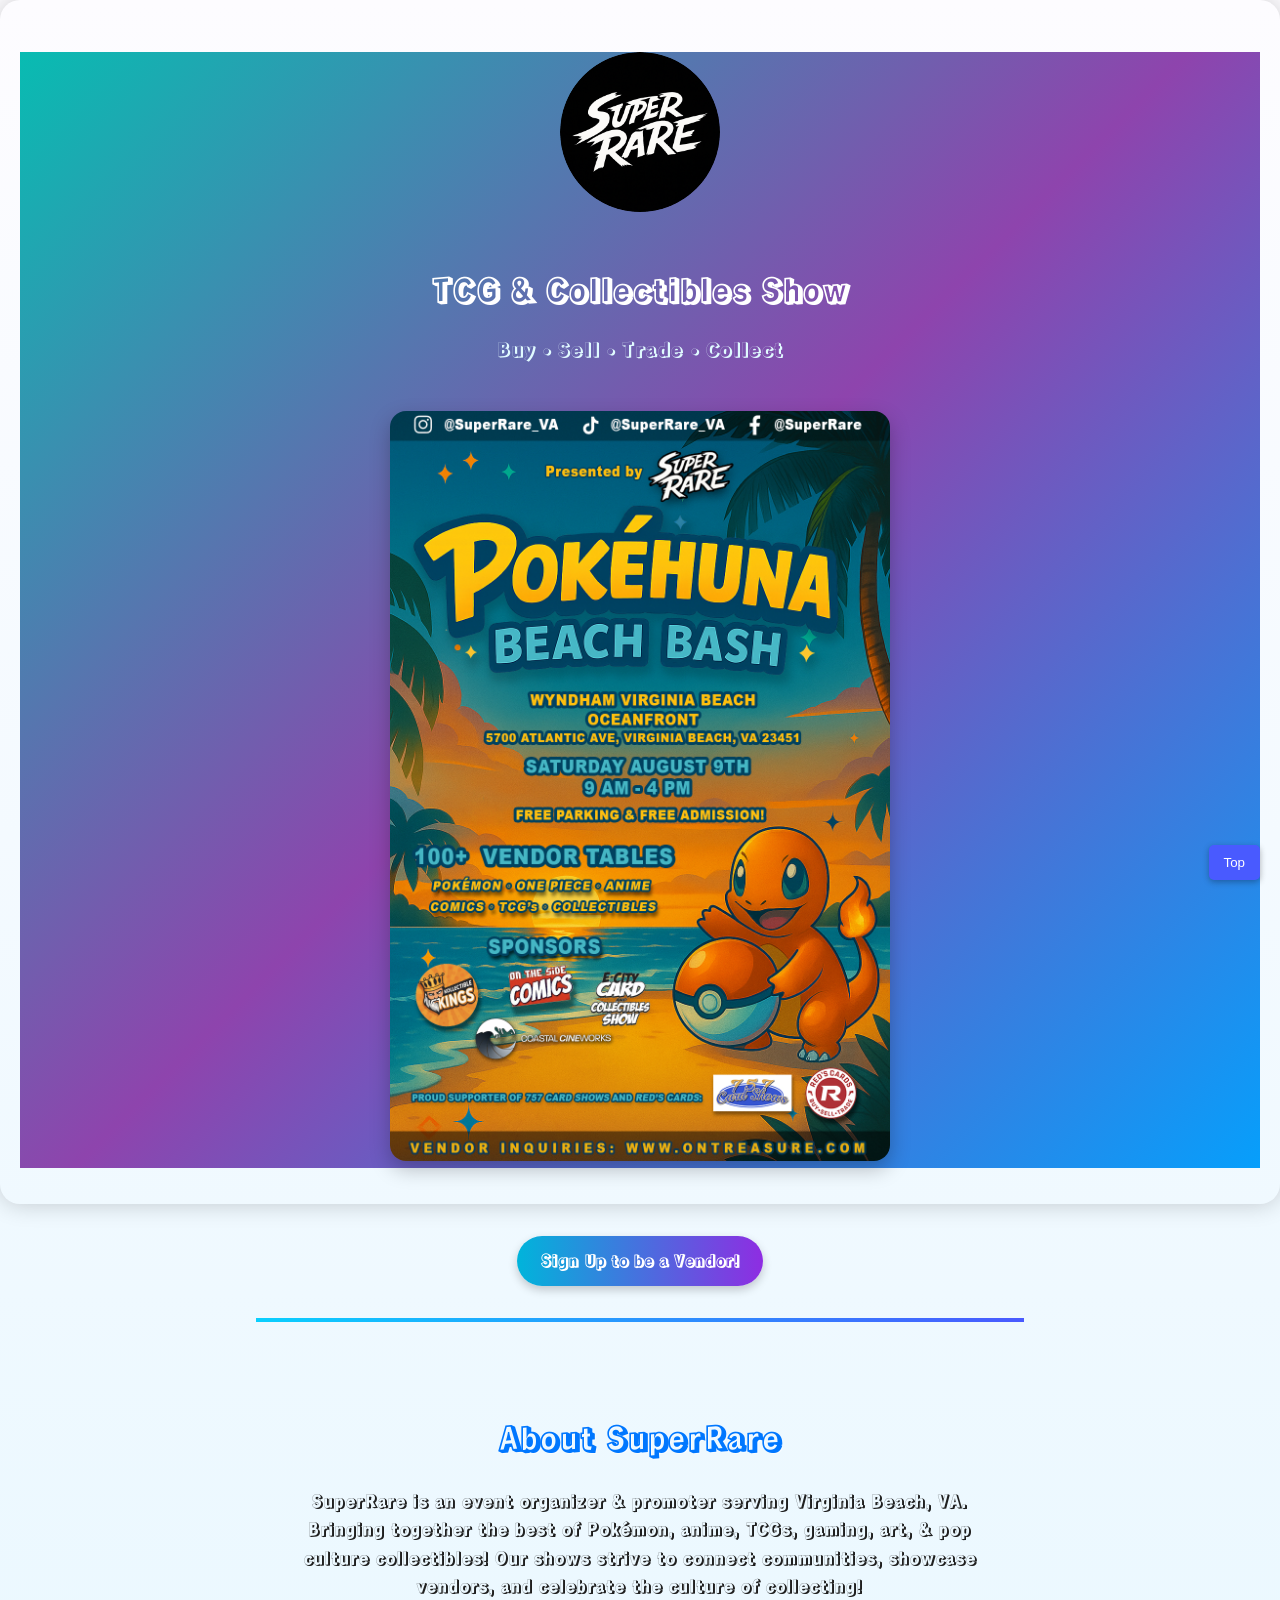
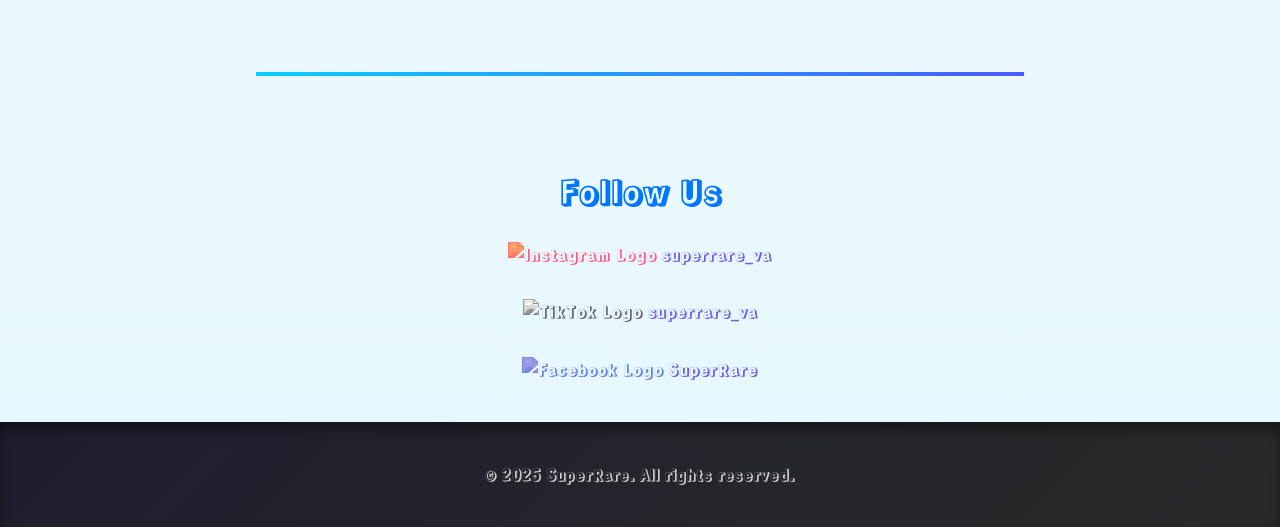
==== index.html @ 702e57c1 "Update index.html" ====
<!DOCTYPE html>
<html lang="en">
<head>
  <meta charset="UTF-8" />
  <meta name="viewport" content="width=device-width, initial-scale=1.0" />
  <title>SuperRare - TCG & Collectibles</title>
  <link rel="stylesheet" href="style.css" />
  <link href="https://fonts.googleapis.com/css2?family=Rampart+One&display=swap" rel="stylesheet" />
  <style>
    header.hero {
      border: 4px solid transparent;
      border-radius: 20px;
      padding: 3rem 1rem 2rem;
      background-image: linear-gradient(135deg, #00c3b2 0%, #8e44ad 50%, #00a3ff 100%);
      background-origin: border-box;
      background-clip: content-box, border-box;
      box-shadow: 0 0 25px rgba(0, 0, 0, 0.2);
    }

    
    body {
  font-family: 'Rampart One', cursive;
      color: #1f1f1f;
    }

    hr.gradient {
      height: 4px;
      border: none;
      background: linear-gradient(to right, #0acffe, #495aff);
      margin: 2rem auto;
      width: 60%;
    }

    section.social a {
      transition: transform 0.3s ease, background 0.3s ease;
    }

    section.social a:hover {
      background: #e6f0ff;
      transform: translateY(-3px);
    }

    .back-to-top {
      position: fixed;
      bottom: 20px;
      right: 20px;
      padding: 10px 15px;
      background: #495aff;
      color: #fff;
      border: none;
      border-radius: 5px;
      cursor: pointer;
      box-shadow: 0 2px 6px rgba(0,0,0,0.3);
      font-family: sans-serif;
    }

    .back-to-top:hover {
      background: #0acffe;
    }
  </style>
</head>
<body>
  <header class="hero">
    <img src="superrare-logo.png" alt="SuperRare Logo" style="height: 160px; width: 160px; border-radius: 50%; margin-bottom: 1rem;" />
    <div class="tagline">
      <p class="main-tagline" style="font-size: 2rem;">TCG & Collectibles Show</p>
      <p class="sub-tagline">Buy • Sell • Trade • Collect</p>
    </div>
    <img src="pokehuna-flyer.jpg" alt="Pokéhuna Beach Bash Flyer" class="flyer" />
  </header>

  <div class="vendor-signup">
    <a href="https://www.ontreasure.com/events/pokehuna-beach-bash-08092025-2" class="button" target="_blank" rel="noopener">Sign Up to be a Vendor!</a>
  </div>

  <hr class="gradient" />

  <section class="about">
    <h2>About SuperRare</h2>
    <p>
      SuperRare is an event organizer & promoter serving Virginia Beach, VA. Bringing together the best of Pokémon, anime, TCGs, gaming, art, & pop culture collectibles! Our shows strive to connect communities, showcase vendors, and celebrate the culture of collecting!
    </p>
  </section>

  <hr class="gradient" />

  <section class="social">
    <h2>Follow Us</h2>
    <div style="display: flex; flex-direction: column; align-items: center; gap: 1rem; margin-top: 1rem;">
      <a href="https://instagram.com/superrare_va" target="_blank" rel="noopener">
        <img src="https://cdn.jsdelivr.net/npm/simple-icons@v10/icons/instagram.svg" alt="Instagram Logo" height="24" width="24" style="filter: invert(21%) sepia(84%) saturate(747%) hue-rotate(313deg) brightness(100%) contrast(97%);" />
        superrare_va
      </a>
      <a href="https://tiktok.com/@superrare_va" target="_blank" rel="noopener">
        <img src="https://cdn.jsdelivr.net/npm/simple-icons@v10/icons/tiktok.svg" alt="TikTok Logo" height="24" width="24" style="filter: invert(0%) sepia(0%) saturate(0%) hue-rotate(0deg) brightness(100%) contrast(100%);" />
        superrare_va
      </a>
      <a href="https://www.facebook.com/profile.php?id=61575735942660" target="_blank" rel="noopener">
        <img src="https://cdn.jsdelivr.net/npm/simple-icons@v10/icons/facebook.svg" alt="Facebook Logo" height="24" width="24" style="filter: invert(32%) sepia(85%) saturate(508%) hue-rotate(196deg) brightness(91%) contrast(94%);" />
        SuperRare
      </a>
    </div>
  </section>

  <footer>
    <p>&copy; 2025 SuperRare. All rights reserved.</p>
  </footer>

  <button class="back-to-top" onclick="window.scrollTo({top: 0, behavior: 'smooth'})">Top</button>
</body>
</html>
---- style.css ----
/* style.css – SuperRare Homepage Styles (Balanced Tropical Theme) */

body {
  margin: 0;
  font-family: 'Segoe UI', Tahoma, Geneva, Verdana, sans-serif;
  background: linear-gradient(to bottom, #fdfcff 0%, #e6f7ff 100%);
  color: #2d2d2d;
  line-height: 1.6;
  text-align: center;
}

header.hero {
  background: linear-gradient(135deg, #00c3ff 0%, #6c5ce7 100%);
  color: #fff;
  padding: 4rem 1rem 2rem;
  box-shadow: 0 6px 12px rgba(0, 0, 0, 0.3);
}

.hero h1 {
  font-size: 3rem;
  margin-bottom: 0.5rem;
  text-shadow: 2px 2px 4px rgba(0, 0, 0, 0.25);
}

.tagline {
  margin-bottom: 1.5rem;
}

.main-tagline {
  font-size: 1.5rem;
  font-weight: 600;
}

.sub-tagline {
  font-size: 1.1rem;
  margin-top: 0.3rem;
  color: #e0faff;
}

.hero p {
  font-size: 1.25rem;
  margin-bottom: 1.5rem;
  line-height: 1.4;
}

.hero img.flyer {
  max-width: 500px;
  width: 90%;
  height: auto;
  margin-top: 1.5rem;
  border-radius: 16px;
  box-shadow: 0 8px 20px rgba(0, 0, 0, 0.25);
}

.vendor-signup {
  text-align: center;
  margin: 2rem 0;
}

.button {
  display: inline-block;
  background: linear-gradient(90deg, #00b4db, #8e2de2);
  color: white;
  padding: 0.75rem 1.5rem;
  border-radius: 25px;
  font-weight: bold;
  text-decoration: none;
  box-shadow: 0 4px 10px rgba(0, 0, 0, 0.2);
  transition: all 0.3s ease;
}

.button:hover {
  background: linear-gradient(90deg, #0077ff, #00c3b2);
  transform: translateY(-2px);
}

section {
  max-width: 900px;
  margin: 0 auto;
  padding: 2rem 1rem;
  text-align: center;
}

section h2 {
  font-size: 2rem;
  margin-bottom: 1rem;
  color: #0077ff;
  text-shadow: 1px 1px rgba(255, 255, 255, 0.6);
}

section p {
  font-size: 1.1rem;
  margin: 0 auto;
  max-width: 700px;
}

a {
  color: #6c5ce7;
  text-decoration: none;
}

a:hover {
  text-decoration: underline;
}

footer {
  background: linear-gradient(135deg, #1e1e2f, #2a2a2a);
  color: #ccc;
  padding: 2rem 1rem;
  font-size: 0.95rem;
  box-shadow: inset 0 8px 12px rgba(0, 0, 0, 0.4);
  text-align: center;
}

footer a {
  color: #f9c37b;
  font-weight: bold;
  text-decoration: underline;
}

@media (max-width: 600px) {
  .hero h1 {
    font-size: 2.2rem;
  }

  .main-tagline {
    font-size: 1.2rem;
  }

  .sub-tagline {
    font-size: 1rem;
  }

  section h2 {
    font-size: 1.5rem;
  }
}
/* Center all text inside key sections */
section.about,
section.social,
footer {
  text-align: center;
}

/* Center <p> and <a> tags inside those sections */
section p,
section a,
footer p,
footer a {
  display: inline-block;
  text-align: center;
  margin: 0.5rem auto;
}

/* Center-align h2 titles just to be safe */
section h2,
footer h2 {
  text-align: center;
}
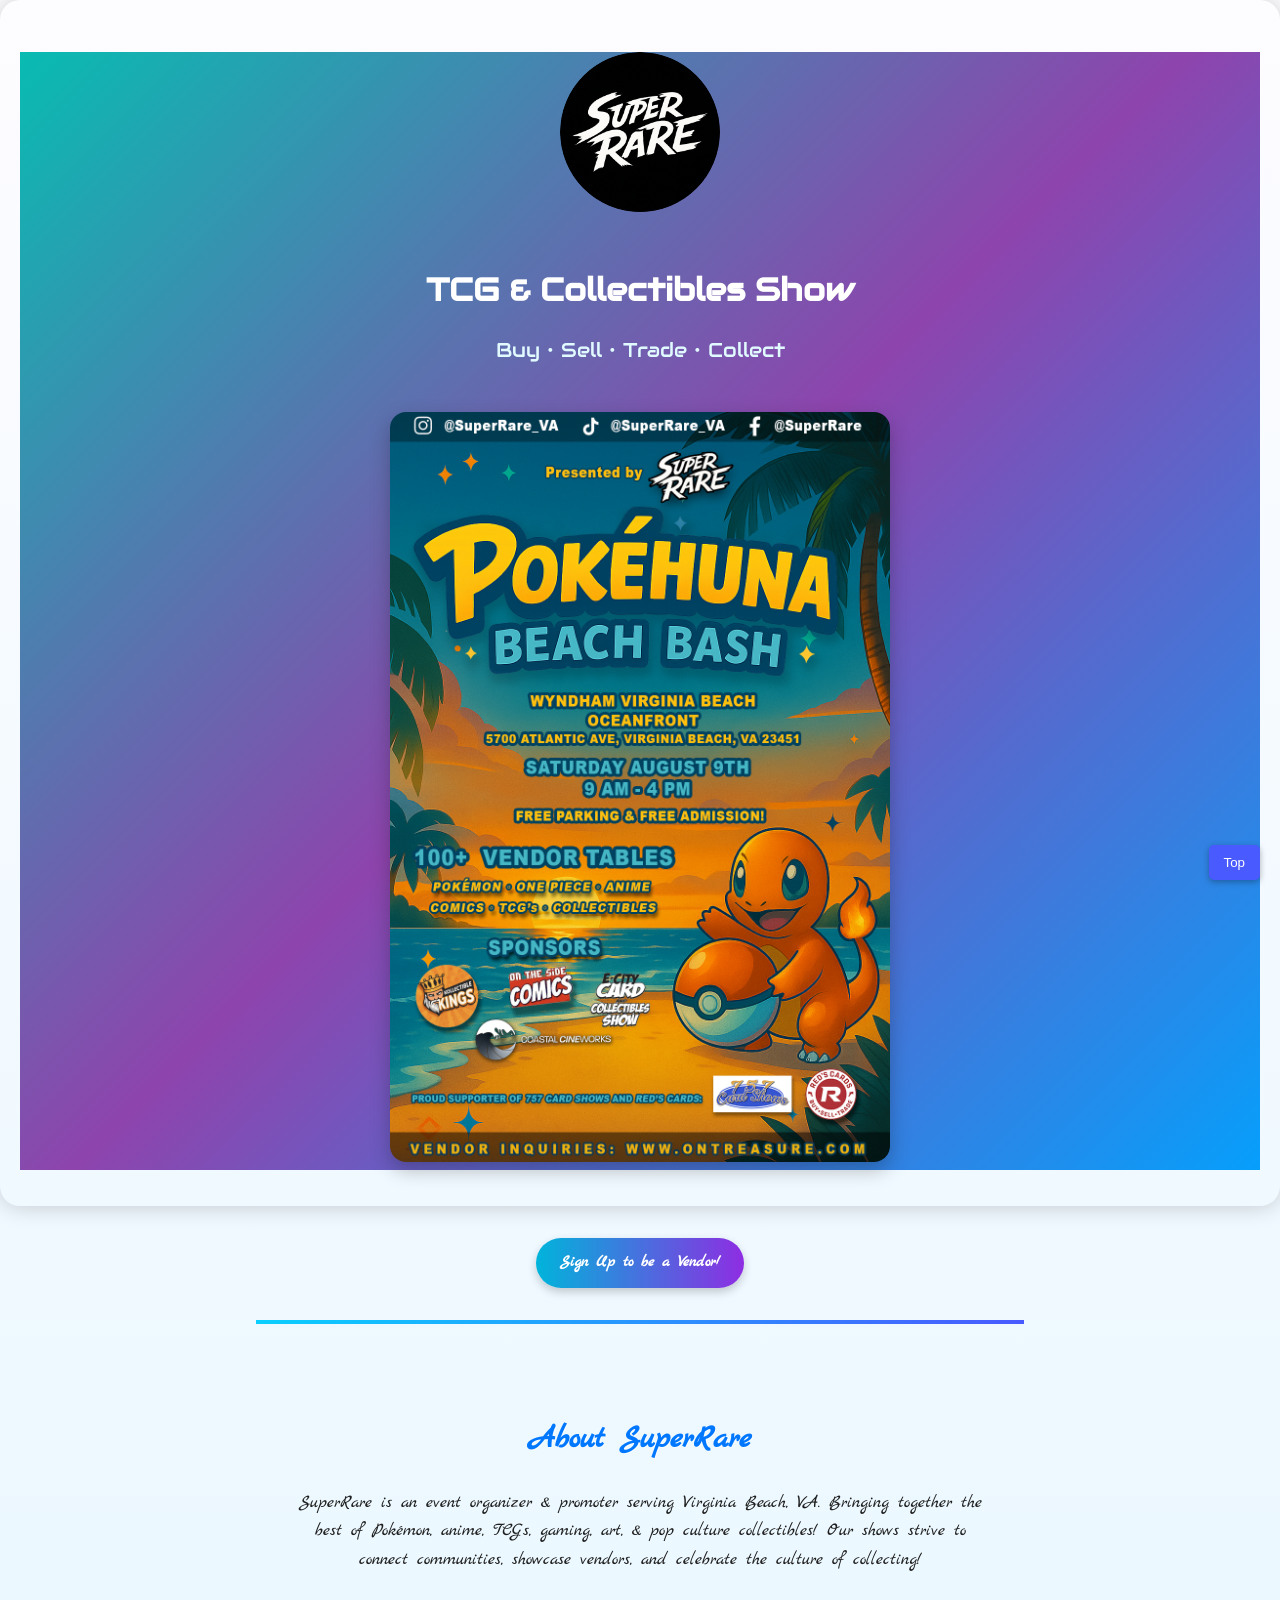
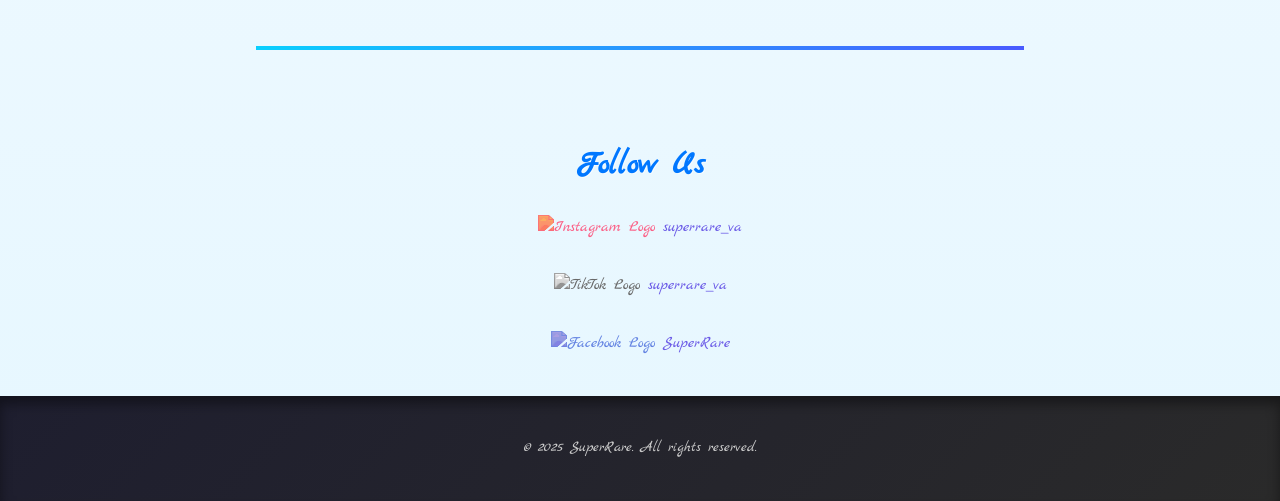
==== commit 6cfb6336: "Update index.html" ====
--- a/index.html
+++ b/index.html
@@ -5,7 +5,7 @@
   <meta name="viewport" content="width=device-width, initial-scale=1.0" />
   <title>SuperRare - TCG & Collectibles</title>
   <link rel="stylesheet" href="style.css" />
-  <link href="https://fonts.googleapis.com/css2?family=Rampart+One&display=swap" rel="stylesheet" />
+  <link href="https://fonts.googleapis.com/css2?family=Audiowide&family=Marck+Script&display=swap" rel="stylesheet" />
   <style>
     header.hero {
       border: 4px solid transparent;
@@ -19,7 +19,7 @@
 
     
     body {
-  font-family: 'Rampart One', cursive;
+  font-family: 'Marck Script', cursive;
       color: #1f1f1f;
     }
 
@@ -60,7 +60,7 @@
   </style>
 </head>
 <body>
-  <header class="hero">
+  <header class="hero" style="font-family: 'Audiowide', cursive;">
     <img src="superrare-logo.png" alt="SuperRare Logo" style="height: 160px; width: 160px; border-radius: 50%; margin-bottom: 1rem;" />
     <div class="tagline">
       <p class="main-tagline" style="font-size: 2rem;">TCG & Collectibles Show</p>
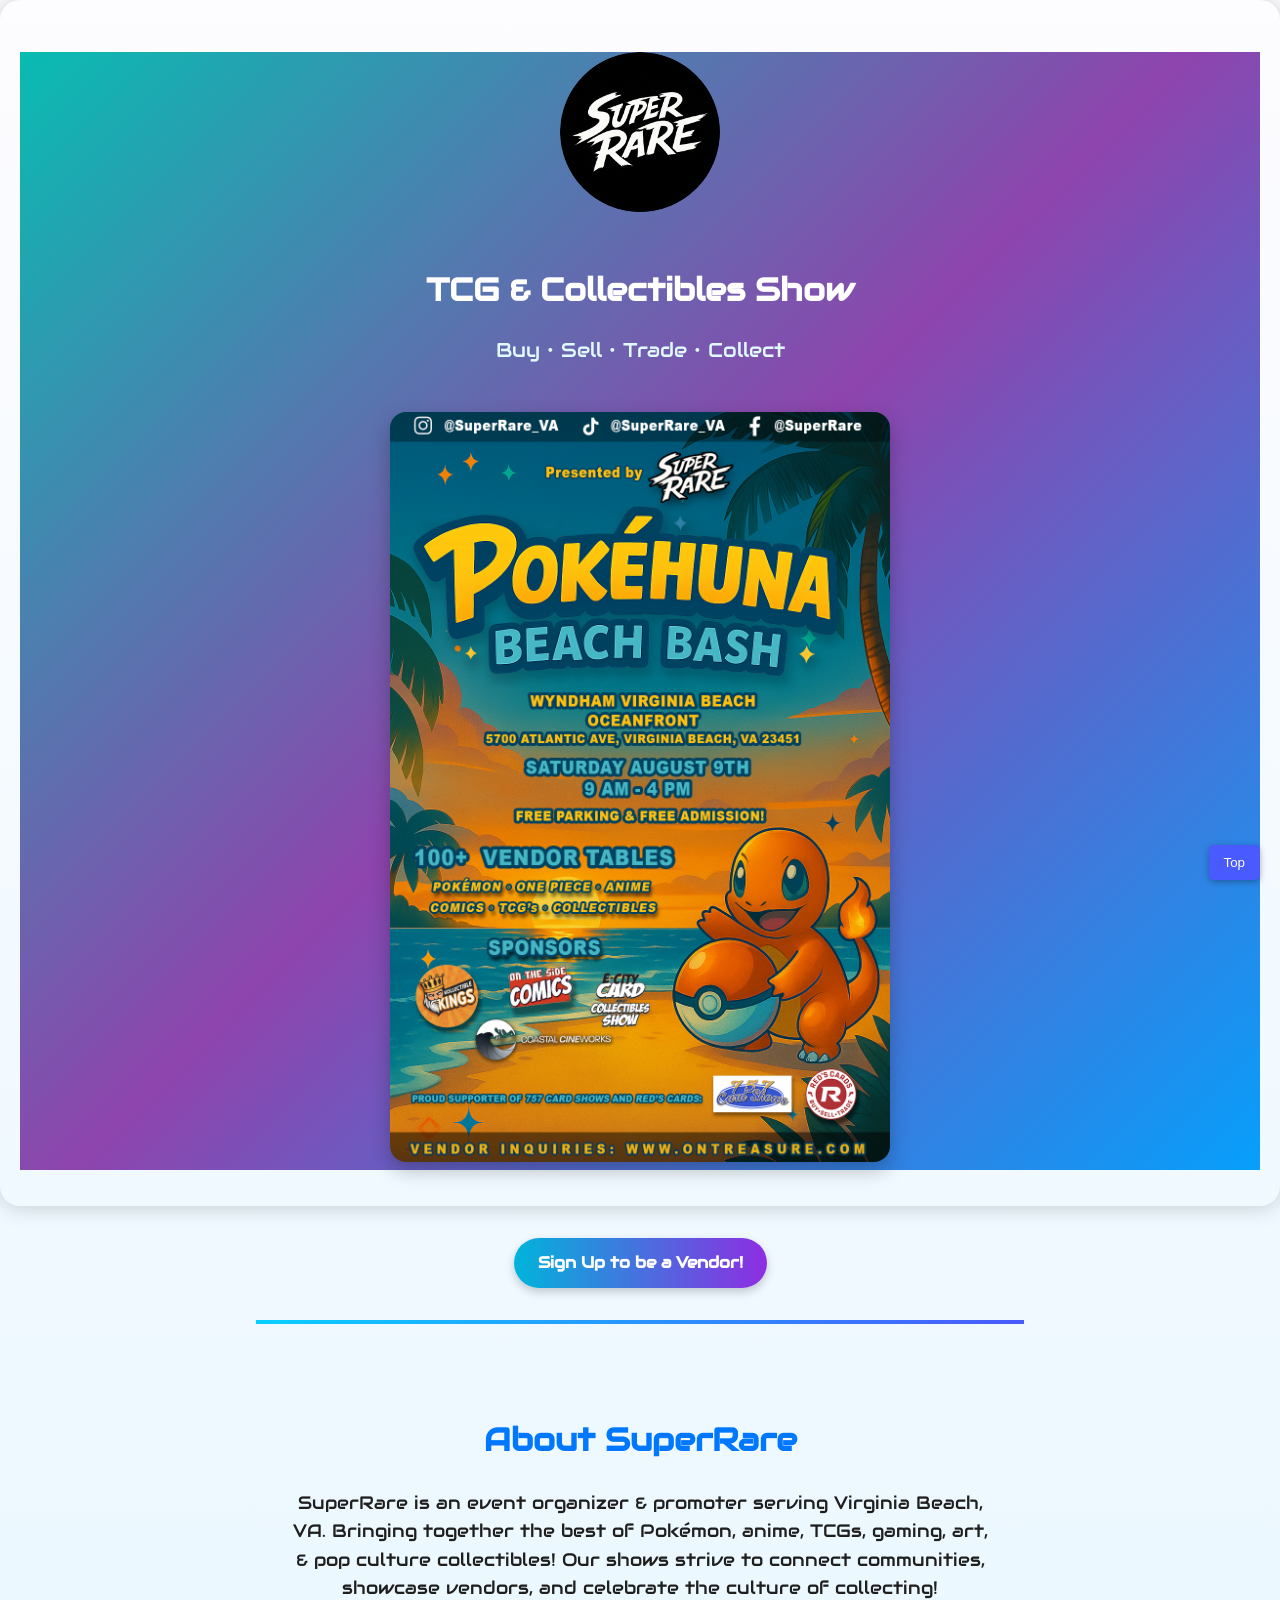
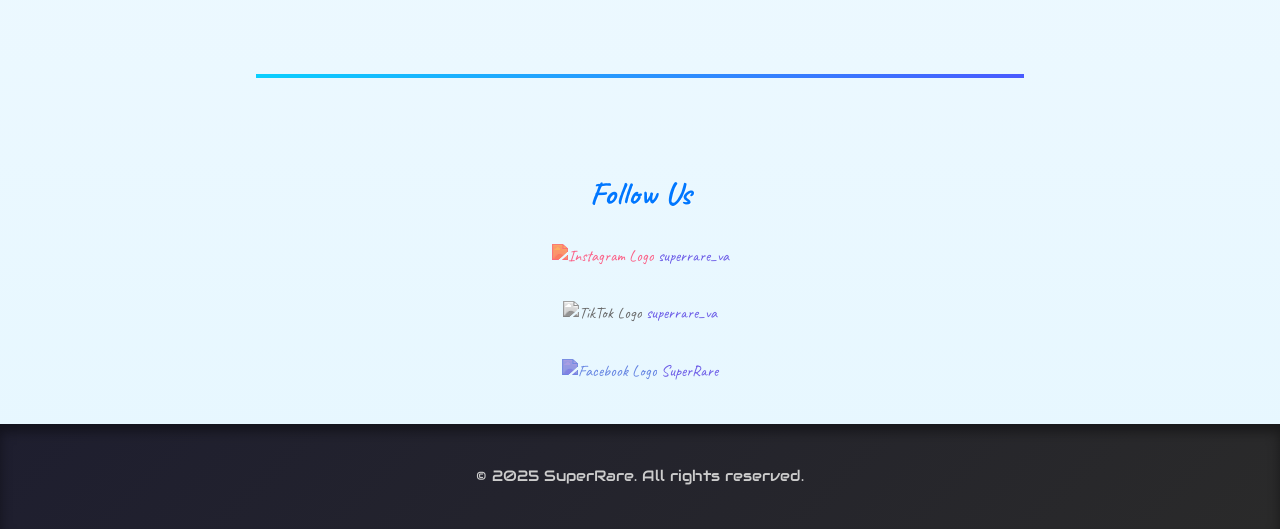
==== commit 831b91bc: "Update index.html" ====
--- a/index.html
+++ b/index.html
@@ -5,7 +5,7 @@
   <meta name="viewport" content="width=device-width, initial-scale=1.0" />
   <title>SuperRare - TCG & Collectibles</title>
   <link rel="stylesheet" href="style.css" />
-  <link href="https://fonts.googleapis.com/css2?family=Audiowide&family=Marck+Script&display=swap" rel="stylesheet" />
+  <link href="https://fonts.googleapis.com/css2?family=Audiowide&family=Caveat&display=swap" rel="stylesheet" />
   <style>
     header.hero {
       border: 4px solid transparent;
@@ -19,7 +19,7 @@
 
     
     body {
-  font-family: 'Marck Script', cursive;
+  font-family: 'Audiowide', cursive;
       color: #1f1f1f;
     }
 
@@ -84,7 +84,7 @@
 
   <hr class="gradient" />
 
-  <section class="social">
+  <section class="social" style="font-family: 'Caveat', cursive;">
     <h2>Follow Us</h2>
     <div style="display: flex; flex-direction: column; align-items: center; gap: 1rem; margin-top: 1rem;">
       <a href="https://instagram.com/superrare_va" target="_blank" rel="noopener">
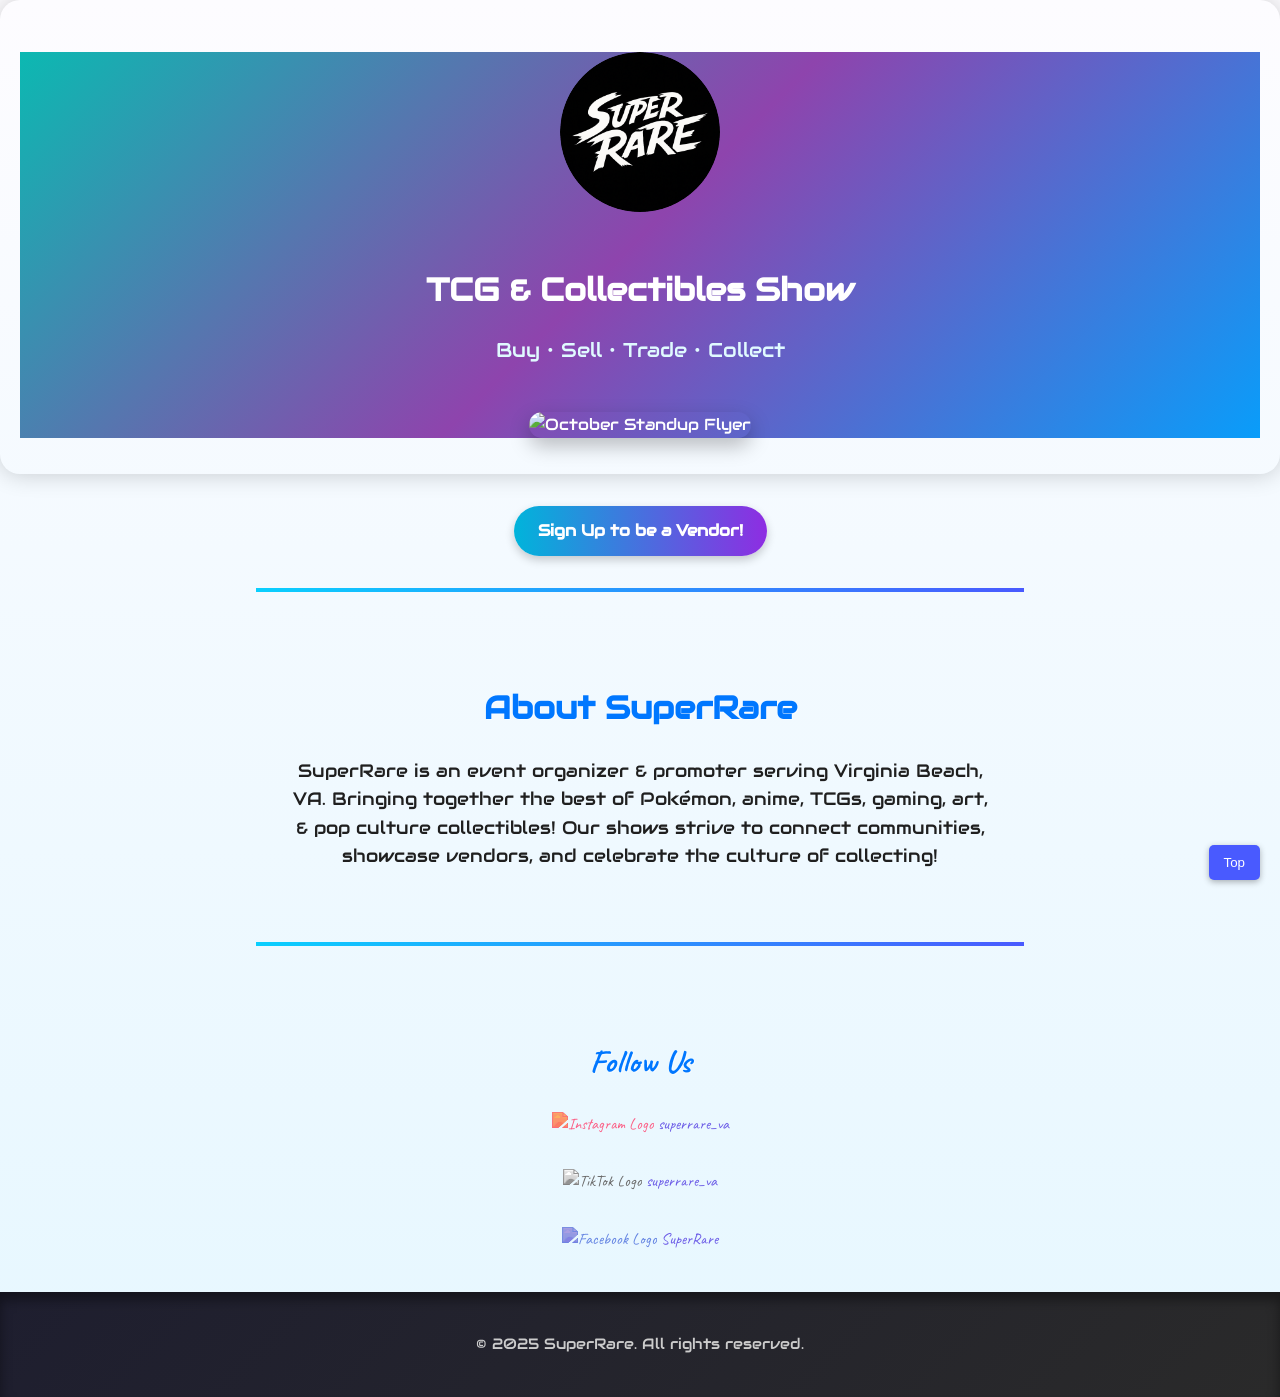
==== commit 62e08bc1: "Update index.html" ====
--- a/index.html
+++ b/index.html
@@ -66,7 +66,7 @@
       <p class="main-tagline" style="font-size: 2rem;">TCG & Collectibles Show</p>
       <p class="sub-tagline">Buy • Sell • Trade • Collect</p>
     </div>
-    <img src="pokehuna-flyer.jpg" alt="Pokéhuna Beach Bash Flyer" class="flyer" />
+    <img src="October Standup Flyer.png" alt="October Standup Flyer" class="flyer" />
   </header>
 
   <div class="vendor-signup">
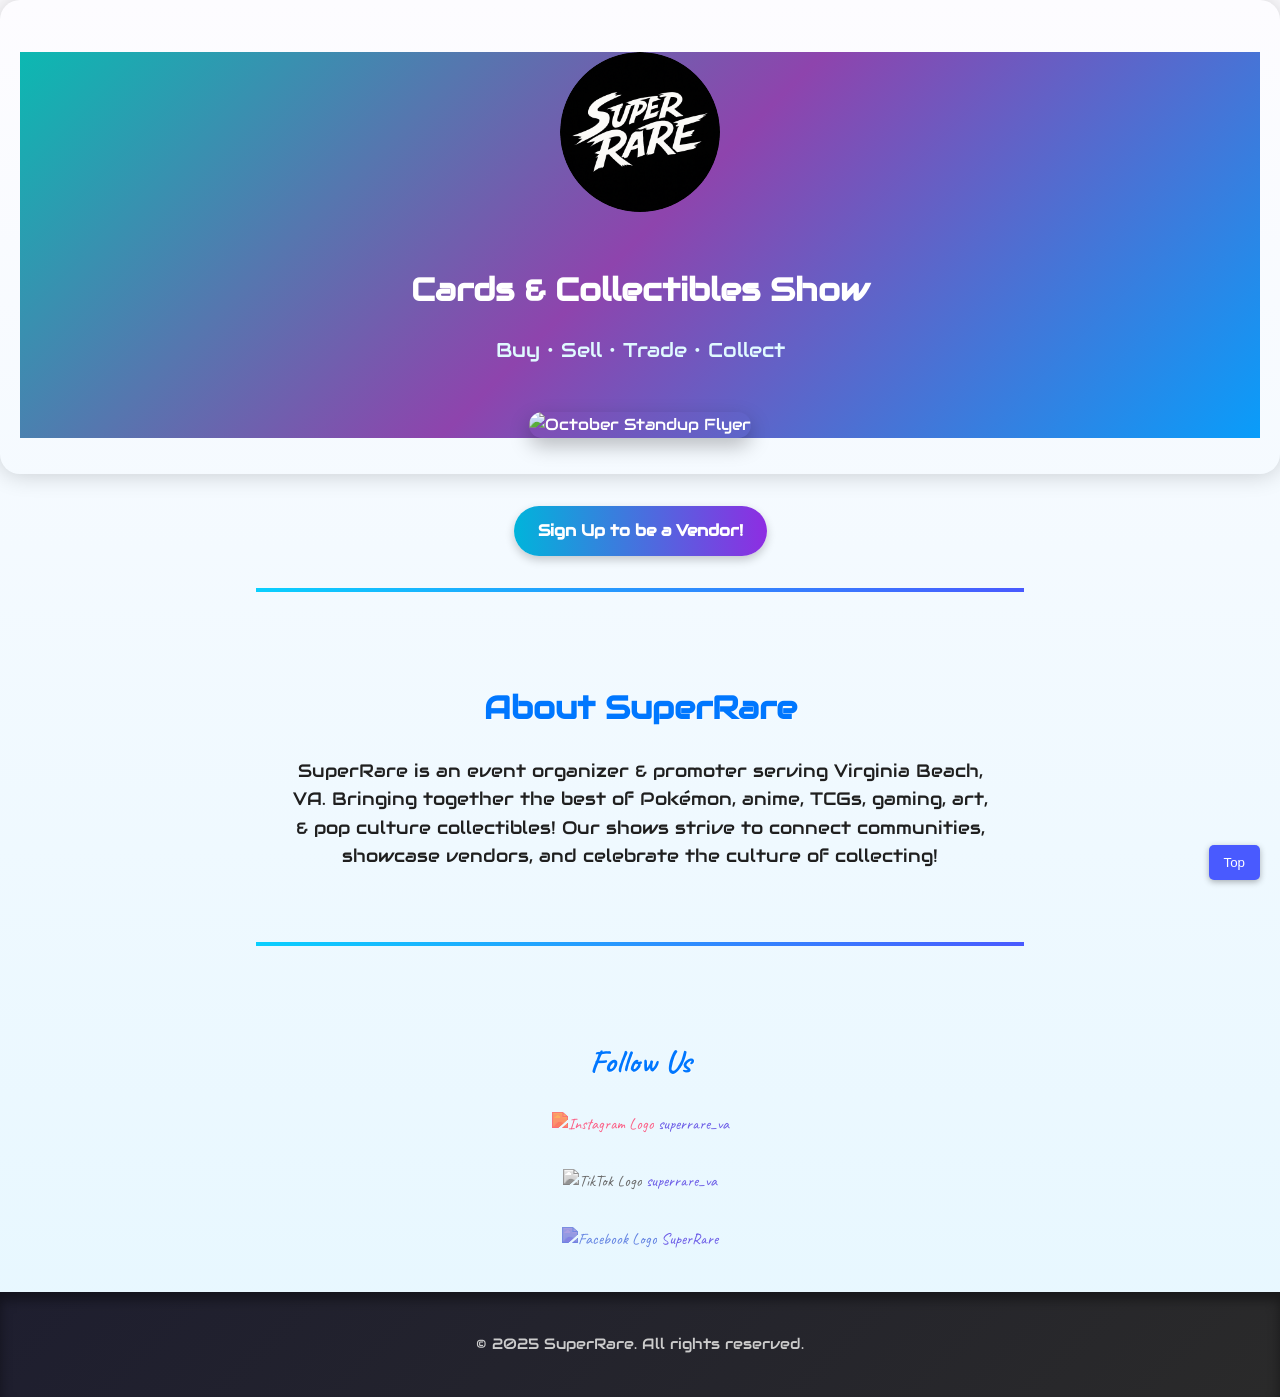
==== commit 6e50d0c9: "Update index.html" ====
--- a/index.html
+++ b/index.html
@@ -63,14 +63,14 @@
   <header class="hero" style="font-family: 'Audiowide', cursive;">
     <img src="superrare-logo.png" alt="SuperRare Logo" style="height: 160px; width: 160px; border-radius: 50%; margin-bottom: 1rem;" />
     <div class="tagline">
-      <p class="main-tagline" style="font-size: 2rem;">TCG & Collectibles Show</p>
+      <p class="main-tagline" style="font-size: 2rem;">Cards & Collectibles Show</p>
       <p class="sub-tagline">Buy • Sell • Trade • Collect</p>
     </div>
     <img src="October Standup Flyer.png" alt="October Standup Flyer" class="flyer" />
   </header>
 
   <div class="vendor-signup">
-    <a href="https://www.ontreasure.com/events/pokehuna-beach-bash-08092025-2" class="button" target="_blank" rel="noopener">Sign Up to be a Vendor!</a>
+    <a href="https://www.ontreasure.com/events/superrare-cards-collectibles-show-10112025-2" class="button" target="_blank" rel="noopener">Sign Up to be a Vendor!</a>
   </div>
 
   <hr class="gradient" />
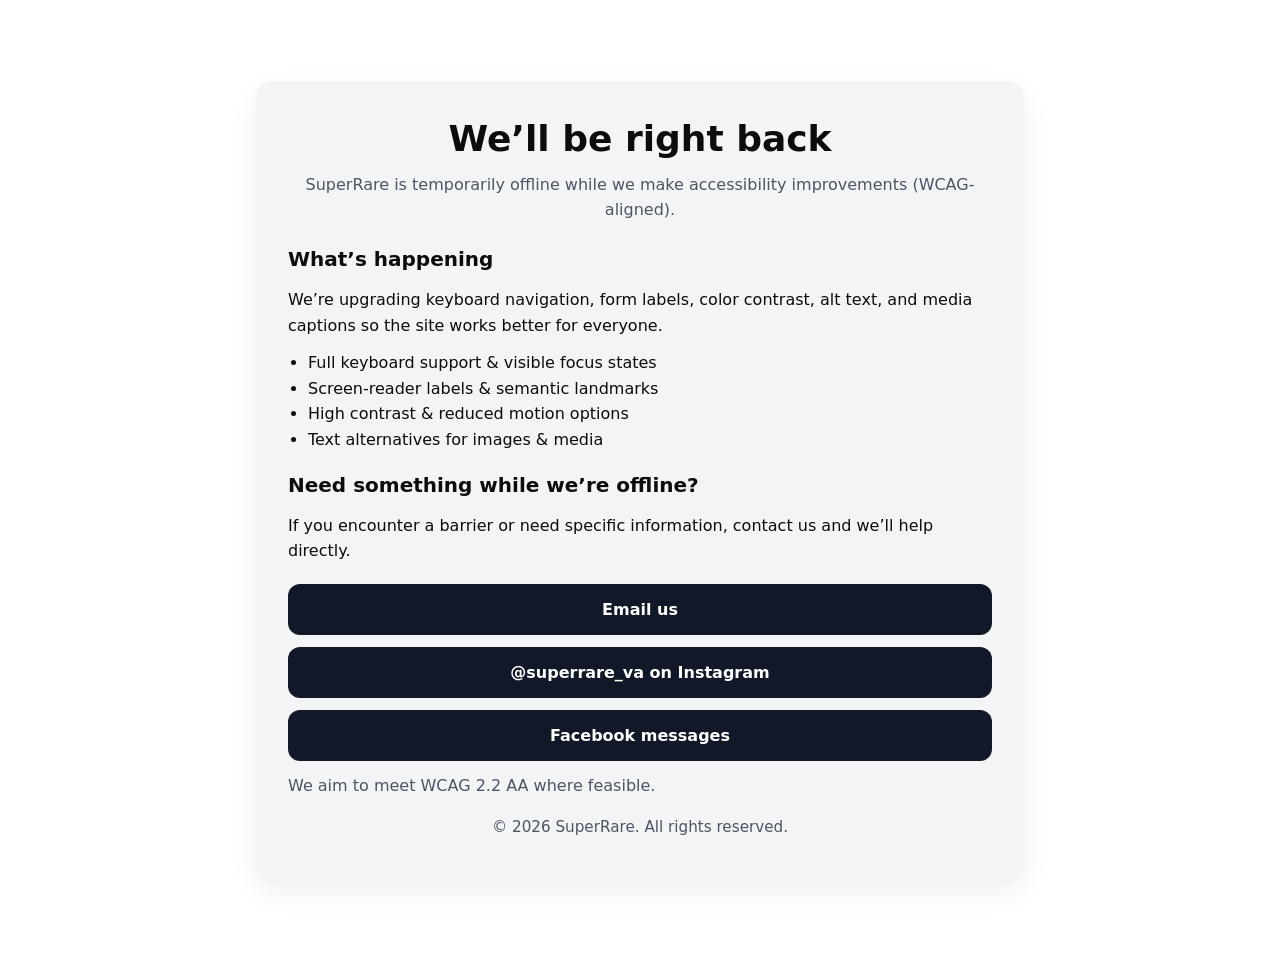
==== commit 58633341: "Update index.html" ====
--- a/index.html
+++ b/index.html
@@ -1,111 +1,139 @@
-<!DOCTYPE html>
+<!doctype html>
 <html lang="en">
 <head>
-  <meta charset="UTF-8" />
-  <meta name="viewport" content="width=device-width, initial-scale=1.0" />
-  <title>SuperRare - TCG & Collectibles</title>
-  <link rel="stylesheet" href="style.css" />
-  <link href="https://fonts.googleapis.com/css2?family=Audiowide&family=Caveat&display=swap" rel="stylesheet" />
+  <meta charset="utf-8" />
+  <meta name="viewport" content="width=device-width,initial-scale=1" />
+  <meta name="robots" content="noindex, nofollow" />
+  <meta name="theme-color" content="#111827" />
+  <title>SuperRare — Maintenance</title>
   <style>
-    header.hero {
-      border: 4px solid transparent;
-      border-radius: 20px;
-      padding: 3rem 1rem 2rem;
-      background-image: linear-gradient(135deg, #00c3b2 0%, #8e44ad 50%, #00a3ff 100%);
-      background-origin: border-box;
-      background-clip: content-box, border-box;
-      box-shadow: 0 0 25px rgba(0, 0, 0, 0.2);
+    :root {
+      --bg: #ffffff;
+      --fg: #0b0c0c;
+      --muted: #4b5563;
+      --card: #f3f4f6;
+      --accent: #111827;
+      --btnfg: #ffffff;
     }
-
-    
+    html, body { height: 100%; }
     body {
-  font-family: 'Audiowide', cursive;
-      color: #1f1f1f;
+      margin: 0;
+      font-family: system-ui, -apple-system, "Segoe UI", Roboto, "Helvetica Neue", Arial, "Noto Sans", "Apple Color Emoji", "Segoe UI Emoji", "Segoe UI Symbol";
+      background: var(--bg);
+      color: var(--fg);
+      line-height: 1.6;
     }
-
-    hr.gradient {
-      height: 4px;
-      border: none;
-      background: linear-gradient(to right, #0acffe, #495aff);
-      margin: 2rem auto;
-      width: 60%;
+    a { color: #1f2937; }
+    a:focus { outline: 3px solid #f59e0b; outline-offset: 2px; }
+    .skip {
+      position: absolute; left: -9999px; top: auto; width: 1px; height: 1px; overflow: hidden;
     }
-
-    section.social a {
-      transition: transform 0.3s ease, background 0.3s ease;
+    .skip:focus {
+      position: static; width: auto; height: auto; padding: .5rem .75rem; background: #fde68a; color: #111827; border-radius: .5rem; display: inline-block; margin: .5rem;
     }
-
-    section.social a:hover {
-      background: #e6f0ff;
-      transform: translateY(-3px);
+    .wrap {
+      min-height: 100%;
+      display: grid;
+      place-items: center;
+      padding: 2rem;
     }
-
-    .back-to-top {
-      position: fixed;
-      bottom: 20px;
-      right: 20px;
-      padding: 10px 15px;
-      background: #495aff;
-      color: #fff;
-      border: none;
-      border-radius: 5px;
-      cursor: pointer;
-      box-shadow: 0 2px 6px rgba(0,0,0,0.3);
-      font-family: sans-serif;
+    main {
+      width: 100%;
+      max-width: 44rem;
+      background: var(--card);
+      padding: 2rem;
+      border-radius: 1rem;
+      box-shadow: 0 10px 30px rgba(0,0,0,.06);
     }
-
-    .back-to-top:hover {
-      background: #0acffe;
+    header {
+      text-align: center;
+      margin-bottom: 1.25rem;
+    }
+    .logo {
+      display: block;
+      margin: 0 auto .5rem;
+      max-width: 200px;
+      height: auto;
+    }
+    h1 {
+      font-size: clamp(1.5rem, 2.5vw + 1rem, 2.25rem);
+      line-height: 1.2;
+      margin: .25rem 0 .5rem;
+    }
+    p { margin: .75rem 0; }
+    .muted { color: var(--muted); }
+    .list {
+      margin: .75rem 0 0;
+      padding-left: 1.25rem;
+    }
+    .actions {
+      display: grid;
+      gap: .75rem;
+      margin-top: 1.25rem;
+    }
+    .btn {
+      display: inline-block;
+      text-align: center;
+      padding: .8rem 1rem;
+      background: var(--accent);
+      color: var(--btnfg);
+      text-decoration: none;
+      border-radius: .75rem;
+      font-weight: 600;
+    }
+    .btn:focus { outline: 3px solid #f59e0b; outline-offset: 2px; }
+    footer {
+      margin-top: 1rem;
+      font-size: .95rem;
+      color: var(--muted);
+      text-align: center;
+    }
+    @media (prefers-reduced-motion: reduce) {
+      * { animation: none !important; transition: none !important; }
     }
   </style>
 </head>
 <body>
-  <header class="hero" style="font-family: 'Audiowide', cursive;">
-    <img src="superrare-logo.png" alt="SuperRare Logo" style="height: 160px; width: 160px; border-radius: 50%; margin-bottom: 1rem;" />
-    <div class="tagline">
-      <p class="main-tagline" style="font-size: 2rem;">Cards & Collectibles Show</p>
-      <p class="sub-tagline">Buy • Sell • Trade • Collect</p>
-    </div>
-    <img src="October Standup Flyer.png" alt="October Standup Flyer" class="flyer" />
-  </header>
+  <a class="skip" href="#content">Skip to main content</a>
+  <div class="wrap">
+    <main id="content" role="main" aria-labelledby="title">
+      <header>
+        <!-- Optional logo. Update the src if you add your logo to /assets/superrare-logo.png -->
+        <img class="logo" src="assets/superrare-logo.png" alt="SuperRare logo" onerror="this.style.display='none'">
+        <h1 id="title">We’ll be right back</h1>
+        <p class="muted">SuperRare is temporarily offline while we make accessibility improvements (WCAG-aligned).</p>
+      </header>
 
-  <div class="vendor-signup">
-    <a href="https://www.ontreasure.com/events/superrare-cards-collectibles-show-10112025-2" class="button" target="_blank" rel="noopener">Sign Up to be a Vendor!</a>
+      <section aria-labelledby="whats-happening">
+        <h2 id="whats-happening" style="font-size:1.25rem;margin:.5rem 0;">What’s happening</h2>
+        <p>We’re upgrading keyboard navigation, form labels, color contrast, alt text, and media captions so the site works better for everyone.</p>
+        <ul class="list">
+          <li>Full keyboard support &amp; visible focus states</li>
+          <li>Screen-reader labels &amp; semantic landmarks</li>
+          <li>High contrast &amp; reduced motion options</li>
+          <li>Text alternatives for images &amp; media</li>
+        </ul>
+      </section>
+
+      <section aria-labelledby="need-help">
+        <h2 id="need-help" style="font-size:1.25rem;margin:1rem 0 .25rem;">Need something while we’re offline?</h2>
+        <p>If you encounter a barrier or need specific information, contact us and we’ll help directly.</p>
+        <div class="actions">
+          <!-- TODO: Update the email/phone below before publishing if needed -->
+          <a class="btn" href="mailto:info@superrareva.com" aria-label="Email SuperRare">Email us</a>
+          <a class="btn" href="https://instagram.com/superrare_va" aria-label="Message us on Instagram">@superrare_va on Instagram</a>
+          <a class="btn" href="https://www.facebook.com/profile.php?id=61575735942660" aria-label="Message us on Facebook">Facebook messages</a>
+        </div>
+        <p class="muted" style="margin-top:.75rem;">We aim to meet WCAG 2.2 AA where feasible.</p>
+      </section>
+
+      <footer>
+        <p>© <span id="y"></span> SuperRare. All rights reserved.</p>
+      </footer>
+    </main>
   </div>
-
-  <hr class="gradient" />
-
-  <section class="about">
-    <h2>About SuperRare</h2>
-    <p>
-      SuperRare is an event organizer & promoter serving Virginia Beach, VA. Bringing together the best of Pokémon, anime, TCGs, gaming, art, & pop culture collectibles! Our shows strive to connect communities, showcase vendors, and celebrate the culture of collecting!
-    </p>
-  </section>
-
-  <hr class="gradient" />
-
-  <section class="social" style="font-family: 'Caveat', cursive;">
-    <h2>Follow Us</h2>
-    <div style="display: flex; flex-direction: column; align-items: center; gap: 1rem; margin-top: 1rem;">
-      <a href="https://instagram.com/superrare_va" target="_blank" rel="noopener">
-        <img src="https://cdn.jsdelivr.net/npm/simple-icons@v10/icons/instagram.svg" alt="Instagram Logo" height="24" width="24" style="filter: invert(21%) sepia(84%) saturate(747%) hue-rotate(313deg) brightness(100%) contrast(97%);" />
-        superrare_va
-      </a>
-      <a href="https://tiktok.com/@superrare_va" target="_blank" rel="noopener">
-        <img src="https://cdn.jsdelivr.net/npm/simple-icons@v10/icons/tiktok.svg" alt="TikTok Logo" height="24" width="24" style="filter: invert(0%) sepia(0%) saturate(0%) hue-rotate(0deg) brightness(100%) contrast(100%);" />
-        superrare_va
-      </a>
-      <a href="https://www.facebook.com/profile.php?id=61575735942660" target="_blank" rel="noopener">
-        <img src="https://cdn.jsdelivr.net/npm/simple-icons@v10/icons/facebook.svg" alt="Facebook Logo" height="24" width="24" style="filter: invert(32%) sepia(85%) saturate(508%) hue-rotate(196deg) brightness(91%) contrast(94%);" />
-        SuperRare
-      </a>
-    </div>
-  </section>
-
-  <footer>
-    <p>&copy; 2025 SuperRare. All rights reserved.</p>
-  </footer>
-
-  <button class="back-to-top" onclick="window.scrollTo({top: 0, behavior: 'smooth'})">Top</button>
+  <script>
+    document.getElementById('y').textContent = new Date().getFullYear();
+  </script>
 </body>
 </html>
